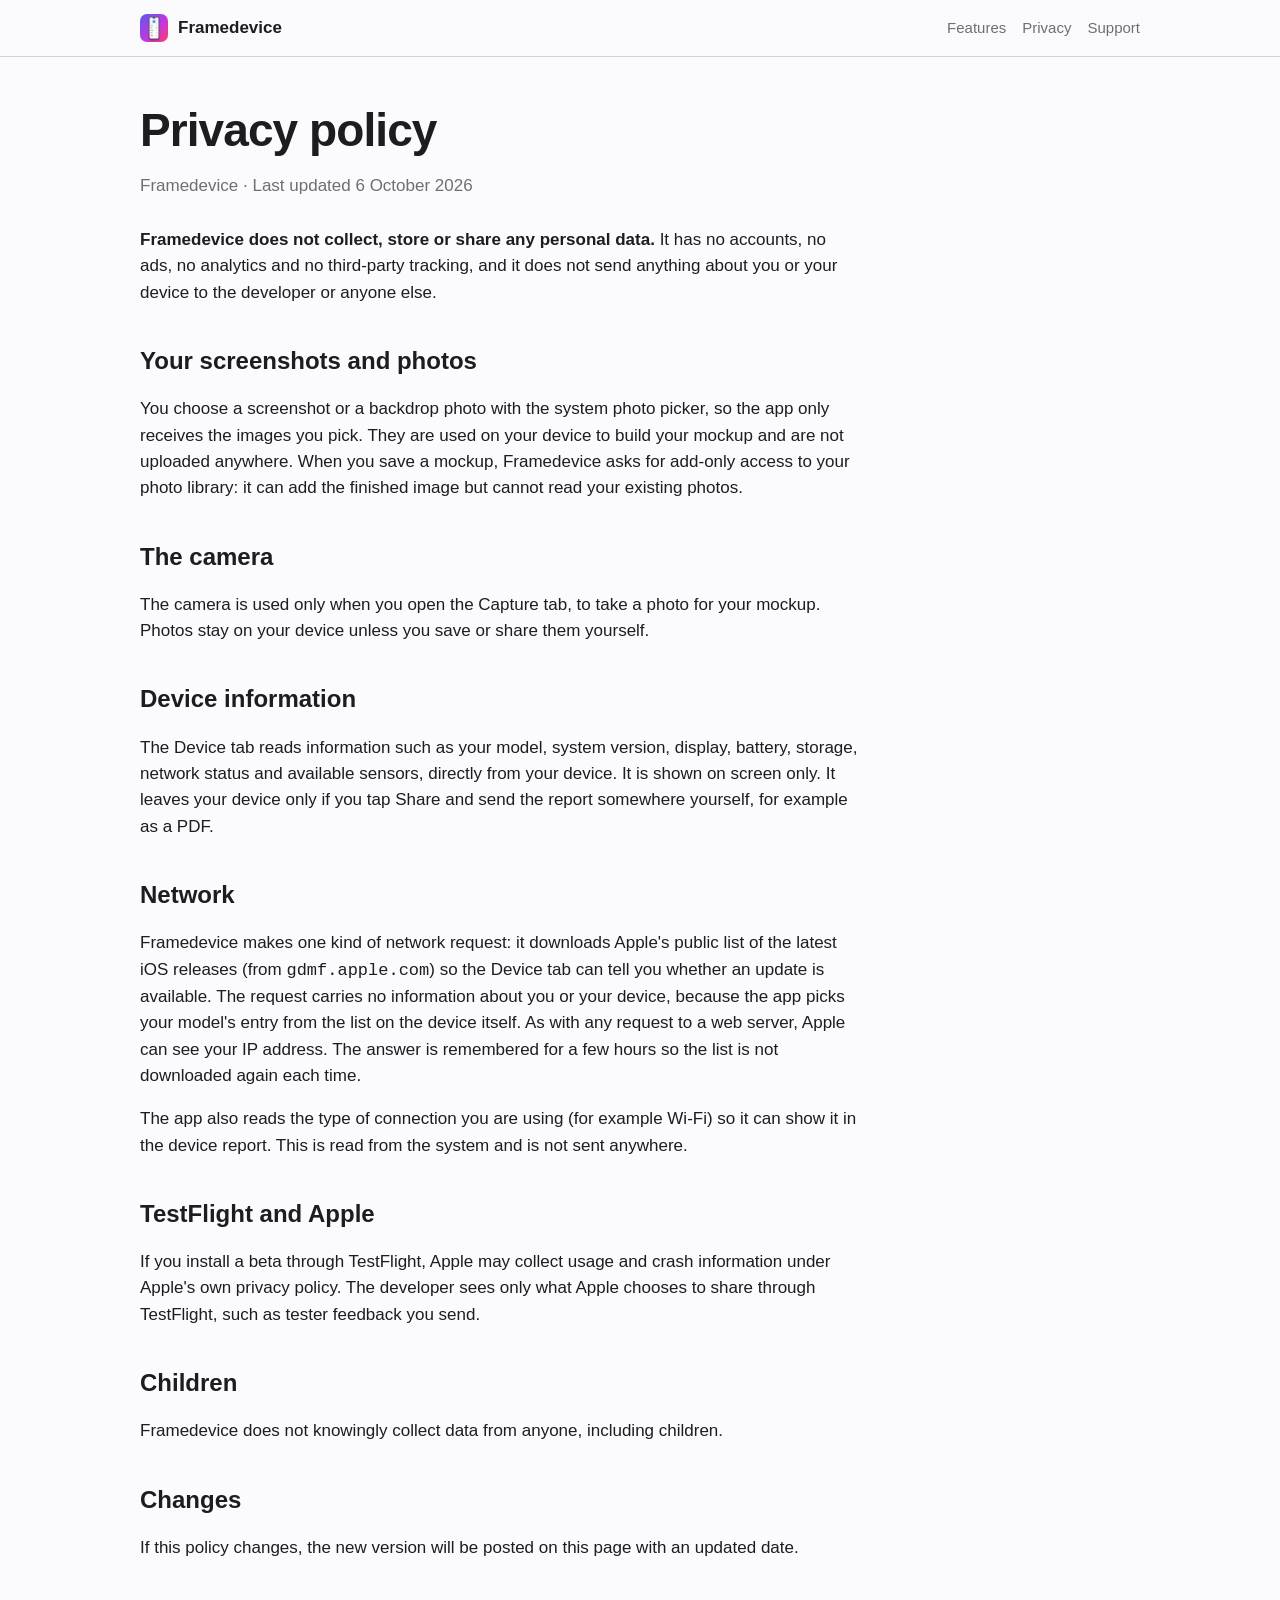
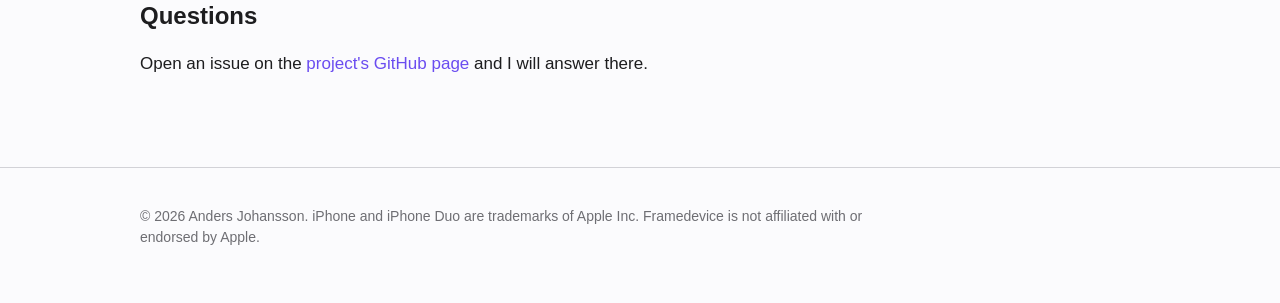
==== privacy.html @ f8045d66 "Privacy policy and pages: describe the iOS update check Co-Authored-By: Claude Sonnet 5.5 <noreply@a" ====
<!doctype html>
<html lang="en">
<head>
  <meta charset="utf-8">
  <meta name="viewport" content="width=device-width, initial-scale=1">
  <title>Privacy policy – Framedevice</title>
  <meta name="description" content="Framedevice does not collect, store or share any personal data. Read how the camera, photos and device information are used.">
  <meta name="theme-color" content="#c13be0">
  <link rel="icon" type="image/png" href="assets/favicon.png">
  <link rel="apple-touch-icon" href="assets/apple-touch-icon.png">
  <link rel="stylesheet" href="style.css">
</head>
<body>
<header class="site-header">
  <div class="wrap">
    <a class="brand" href="./"><img src="assets/favicon.png" alt="" width="28" height="28">Framedevice</a>
    <nav aria-label="Main"><a href="./#features">Features</a><a href="privacy.html">Privacy</a><a href="support.html">Support</a></nav>
  </div>
</header>
<main class="wrap">
  <article class="prose">
    <h1>Privacy policy</h1>
    <p class="meta">Framedevice &middot; Last updated 6 October 2026</p>

    <p><strong>Framedevice does not collect, store or share any personal data.</strong> It has no accounts, no ads, no analytics and no third-party tracking, and it does not send anything about you or your device to the developer or anyone else.</p>

    <h2>Your screenshots and photos</h2>
    <p>You choose a screenshot or a backdrop photo with the system photo picker, so the app only receives the images you pick. They are used on your device to build your mockup and are not uploaded anywhere. When you save a mockup, Framedevice asks for add-only access to your photo library: it can add the finished image but cannot read your existing photos.</p>

    <h2>The camera</h2>
    <p>The camera is used only when you open the Capture tab, to take a photo for your mockup. Photos stay on your device unless you save or share them yourself.</p>

    <h2>Device information</h2>
    <p>The Device tab reads information such as your model, system version, display, battery, storage, network status and available sensors, directly from your device. It is shown on screen only. It leaves your device only if you tap Share and send the report somewhere yourself, for example as a PDF.</p>

    <h2>Network</h2>
    <p>Framedevice makes one kind of network request: it downloads Apple's public list of the latest iOS releases (from <code>gdmf.apple.com</code>) so the Device tab can tell you whether an update is available. The request carries no information about you or your device, because the app picks your model's entry from the list on the device itself. As with any request to a web server, Apple can see your IP address. The answer is remembered for a few hours so the list is not downloaded again each time.</p>
    <p>The app also reads the type of connection you are using (for example Wi-Fi) so it can show it in the device report. This is read from the system and is not sent anywhere.</p>

    <h2>TestFlight and Apple</h2>
    <p>If you install a beta through TestFlight, Apple may collect usage and crash information under Apple's own privacy policy. The developer sees only what Apple chooses to share through TestFlight, such as tester feedback you send.</p>

    <h2>Children</h2>
    <p>Framedevice does not knowingly collect data from anyone, including children.</p>

    <h2>Changes</h2>
    <p>If this policy changes, the new version will be posted on this page with an updated date.</p>

    <h2>Questions</h2>
    <p>Open an issue on the <a href="https://github.com/iDrewn/framedevice/issues">project's GitHub page</a> and I will answer there.</p>
  </article>
</main>
<footer>
  <div class="wrap">
    <p>&copy; 2026 Anders Johansson. iPhone and iPhone Duo are trademarks of Apple Inc. Framedevice is not affiliated with or endorsed by Apple.</p>
  </div>
</footer>
</body>
</html>
---- style.css ----
:root {
  --bg: #fbfbfd;
  --surface: #ffffff;
  --text: #1d1d1f;
  --muted: #6e6e73;
  --line: #d2d2d7;
  --accent: #6a4cf0;
  --grad: linear-gradient(135deg, #5b5bf0 0%, #c13be0 55%, #ff3d6e 100%);
  --radius: 20px;
  --maxw: 1040px;
}
@media (prefers-color-scheme: dark) {
  :root {
    --bg: #000000;
    --surface: #1c1c1e;
    --text: #f5f5f7;
    --muted: #a1a1a6;
    --line: #38383a;
    --accent: #9d8cff;
  }
}
* { box-sizing: border-box; }
html { -webkit-text-size-adjust: 100%; scroll-behavior: smooth; }
body {
  margin: 0;
  background: var(--bg);
  color: var(--text);
  font: 17px/1.55 -apple-system, BlinkMacSystemFont, "SF Pro Text", "Segoe UI", Roboto, Helvetica, Arial, sans-serif;
}
a { color: var(--accent); text-decoration: none; }
a:hover { text-decoration: underline; }
img { max-width: 100%; height: auto; display: block; }
.wrap { max-width: var(--maxw); margin: 0 auto; padding: 0 20px; }

/* Header */
.site-header { position: sticky; top: 0; z-index: 10; backdrop-filter: saturate(180%) blur(20px); -webkit-backdrop-filter: saturate(180%) blur(20px);
  background: color-mix(in srgb, var(--bg) 80%, transparent); border-bottom: 1px solid var(--line); }
.site-header .wrap { display: flex; align-items: center; justify-content: space-between; flex-wrap: wrap; gap: 2px 16px; min-height: 56px; padding-top: 8px; padding-bottom: 8px; }
.brand { display: flex; align-items: center; gap: 10px; font-weight: 700; color: var(--text); }
.brand img { width: 28px; height: 28px; border-radius: 7px; }
nav a { margin-right: 16px; color: var(--muted); font-size: 15px; white-space: nowrap; }
nav a:last-child { margin-right: 0; }
nav a:hover { color: var(--text); text-decoration: none; }

/* Hero */
.hero { padding: 72px 0 56px; text-align: center; }
.hero .icon { width: 128px; height: 128px; border-radius: 29px; margin: 0 auto 24px; box-shadow: 0 18px 40px rgba(120, 60, 220, .35); }
.hero h1 { font-size: clamp(40px, 8vw, 68px); line-height: 1.05; margin: 0 0 14px; letter-spacing: -0.02em;
  background: var(--grad); -webkit-background-clip: text; background-clip: text; color: transparent; }
.hero p.lead { font-size: clamp(19px, 3vw, 24px); color: var(--muted); max-width: 640px; margin: 0 auto 26px; }
.badge { display: inline-block; padding: 6px 14px; border-radius: 999px; background: var(--surface); border: 1px solid var(--line); font-size: 14px; color: var(--muted); }
.hero .showcase { margin-top: 48px; display: flex; gap: 20px; justify-content: center; align-items: flex-end; flex-wrap: wrap; }
.hero .showcase img { width: min(320px, 30vw); min-width: 220px; border-radius: 28px; box-shadow: 0 24px 48px rgba(0,0,0,.18); }

/* Sections */
section { padding: 56px 0; }
section h2 { font-size: clamp(28px, 5vw, 40px); line-height: 1.12; letter-spacing: -0.015em; margin: 0 0 12px; }
section .sub { color: var(--muted); max-width: 640px; margin: 0 0 32px; }
.grid { display: grid; gap: 18px; grid-template-columns: repeat(auto-fit, minmax(280px, 1fr)); }
.card { background: var(--surface); border: 1px solid var(--line); border-radius: var(--radius); padding: 24px; }
.card h3 { margin: 12px 0 6px; font-size: 20px; }
.card p { margin: 0; color: var(--muted); }
.glyph { width: 44px; height: 44px; border-radius: 12px; background: var(--grad); display: grid; place-items: center; color: #fff; font-size: 22px; }

.screens { display: grid; gap: 22px; grid-template-columns: repeat(auto-fit, minmax(240px, 1fr)); align-items: start; }
.screens figure { margin: 0; }
.screens img { border-radius: 22px; border: 1px solid var(--line); }
.screens figcaption { margin-top: 10px; color: var(--muted); font-size: 15px; text-align: center; }

.facts { display: grid; gap: 28px; grid-template-columns: repeat(auto-fit, minmax(300px, 1fr)); }
.facts h3 { margin: 0 0 8px; font-size: 18px; }
.facts ul { margin: 0; padding-left: 20px; color: var(--muted); }
.facts li { margin: 4px 0; }

/* Text pages */
.prose { max-width: 720px; padding: 48px 0 72px; }
.prose h1 { font-size: clamp(32px, 6vw, 46px); line-height: 1.1; margin: 0 0 8px; letter-spacing: -0.02em; }
.prose h2 { font-size: 24px; margin: 36px 0 8px; }
.prose p, .prose li { color: var(--text); }
.prose .meta { color: var(--muted); margin-bottom: 28px; }
.prose ul { padding-left: 22px; }
.prose details { background: var(--surface); border: 1px solid var(--line); border-radius: 14px; padding: 14px 18px; margin: 12px 0; }
.prose summary { cursor: pointer; font-weight: 600; }
.prose details p { margin: 10px 0 0; color: var(--muted); }

.button { display: inline-block; padding: 11px 22px; border-radius: 999px; background: var(--grad); color: #fff; font-weight: 600; }
.button:hover { text-decoration: none; filter: brightness(1.06); }
.button.secondary { background: var(--surface); color: var(--text); border: 1px solid var(--line); }

footer { border-top: 1px solid var(--line); padding: 32px 0 48px; color: var(--muted); font-size: 14px; }
footer p { margin: 6px 0; max-width: 760px; }
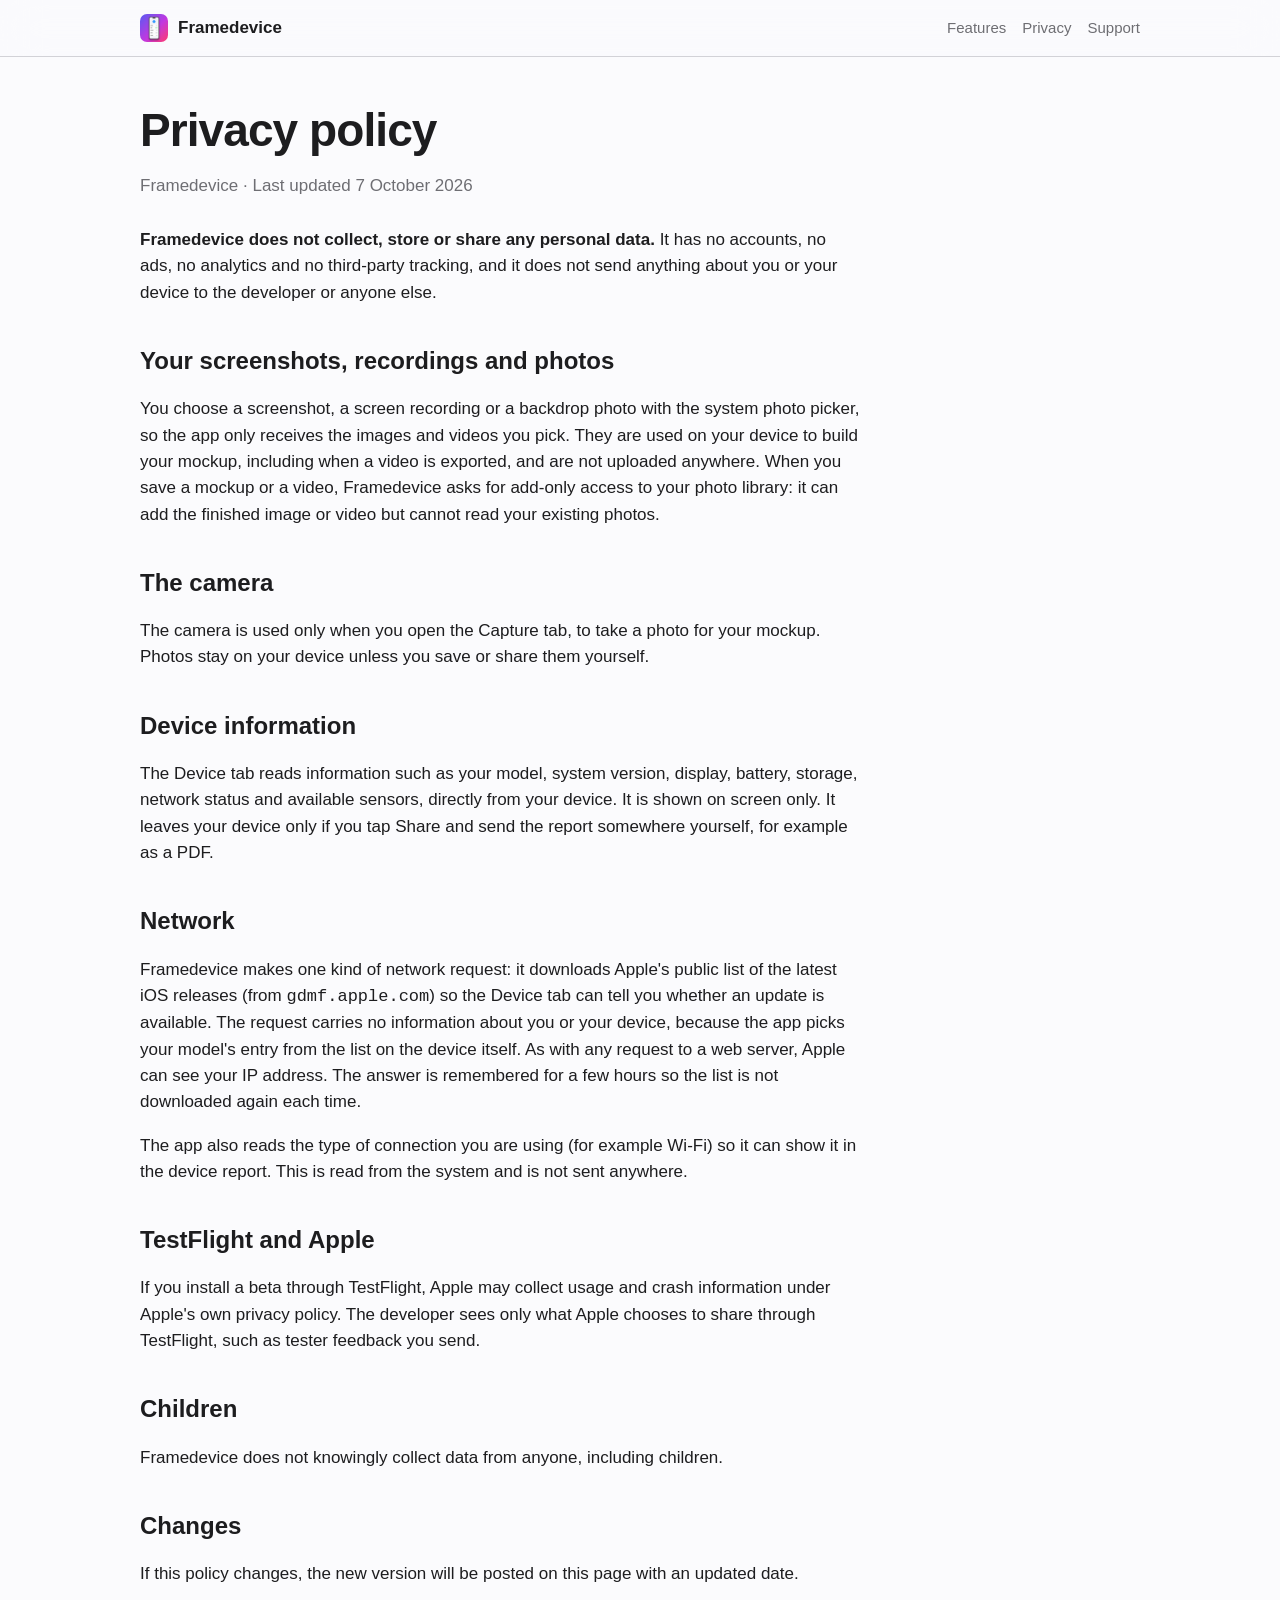
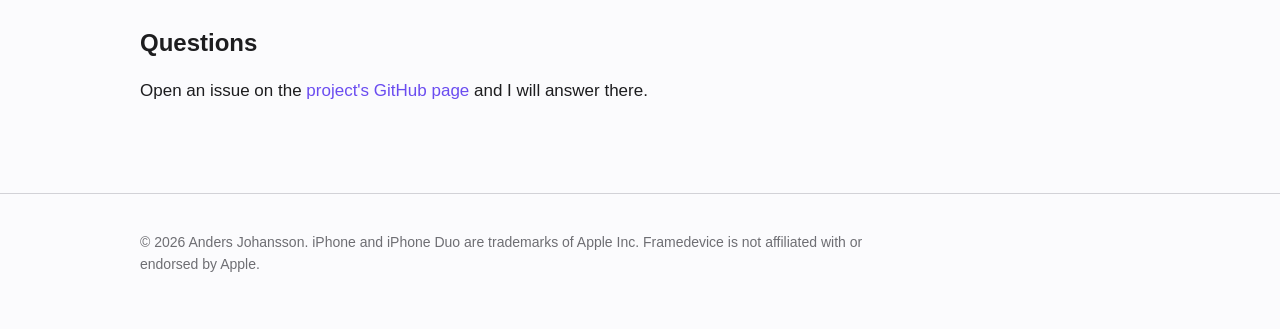
==== commit 633eb8b2: "Update the site for 1.2: Watch and Mac frames, multi-device canvas, video, backdrops, floor effects " ====
--- a/privacy.html
+++ b/privacy.html
@@ -20,12 +20,12 @@
 <main class="wrap">
   <article class="prose">
     <h1>Privacy policy</h1>
-    <p class="meta">Framedevice &middot; Last updated 6 October 2026</p>
+    <p class="meta">Framedevice &middot; Last updated 7 October 2026</p>
 
     <p><strong>Framedevice does not collect, store or share any personal data.</strong> It has no accounts, no ads, no analytics and no third-party tracking, and it does not send anything about you or your device to the developer or anyone else.</p>
 
-    <h2>Your screenshots and photos</h2>
-    <p>You choose a screenshot or a backdrop photo with the system photo picker, so the app only receives the images you pick. They are used on your device to build your mockup and are not uploaded anywhere. When you save a mockup, Framedevice asks for add-only access to your photo library: it can add the finished image but cannot read your existing photos.</p>
+    <h2>Your screenshots, recordings and photos</h2>
+    <p>You choose a screenshot, a screen recording or a backdrop photo with the system photo picker, so the app only receives the images and videos you pick. They are used on your device to build your mockup, including when a video is exported, and are not uploaded anywhere. When you save a mockup or a video, Framedevice asks for add-only access to your photo library: it can add the finished image or video but cannot read your existing photos.</p>
 
     <h2>The camera</h2>
     <p>The camera is used only when you open the Capture tab, to take a photo for your mockup. Photos stay on your device unless you save or share them yourself.</p>
--- a/style.css
+++ b/style.css
@@ -89,3 +89,11 @@
 
 footer { border-top: 1px solid var(--line); padding: 32px 0 48px; color: var(--muted); font-size: 14px; }
 footer p { margin: 6px 0; max-width: 760px; }
+
+/* New in 1.2 */
+.wideshots { display: grid; gap: 18px; grid-template-columns: repeat(auto-fit, minmax(320px, 1fr)); margin: 8px 0 28px; }
+.wideshots figure { margin: 0; }
+.wideshots img { width: 100%; height: auto; border-radius: 22px; border: 1px solid var(--line); box-shadow: 0 18px 40px rgba(0,0,0,.14); }
+.new-list { margin: 0; padding-left: 20px; display: grid; gap: 10px; }
+.new-list li { color: var(--muted); }
+.new-list strong { color: var(--text, inherit); }
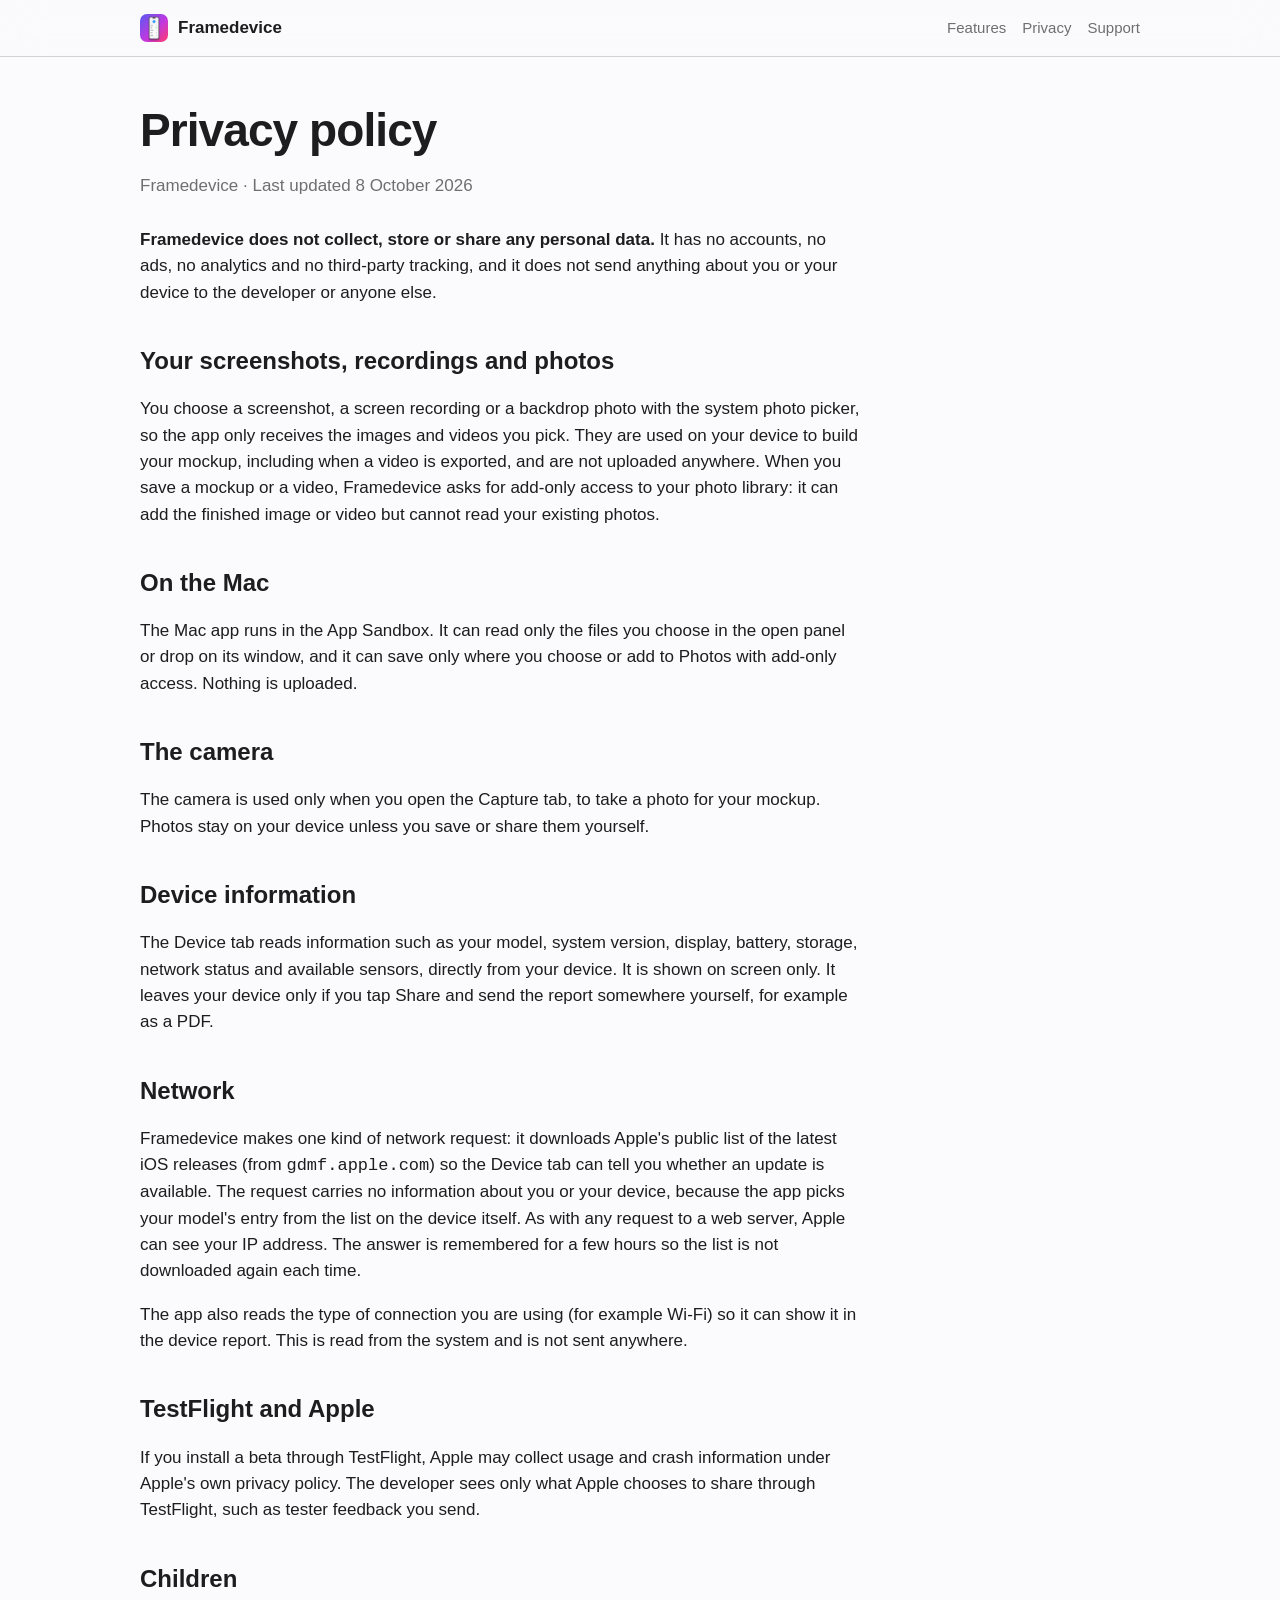
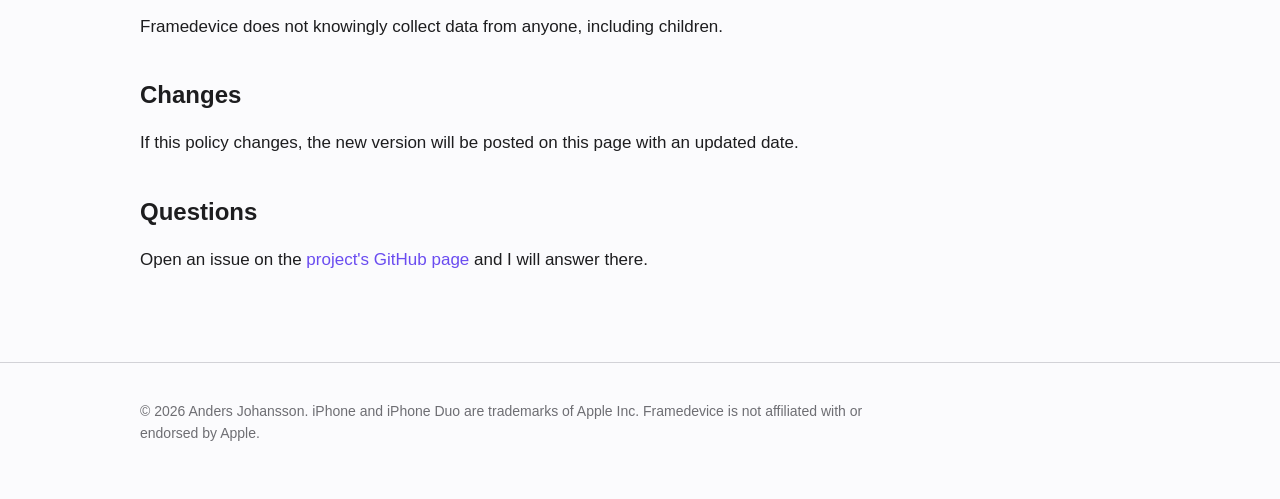
==== commit 266b1a60: "Framedevice is now on the Mac: new section, features, support answers and privacy note Co-Authored-B" ====
--- a/privacy.html
+++ b/privacy.html
@@ -20,12 +20,15 @@
 <main class="wrap">
   <article class="prose">
     <h1>Privacy policy</h1>
-    <p class="meta">Framedevice &middot; Last updated 7 October 2026</p>
+    <p class="meta">Framedevice &middot; Last updated 8 October 2026</p>
 
     <p><strong>Framedevice does not collect, store or share any personal data.</strong> It has no accounts, no ads, no analytics and no third-party tracking, and it does not send anything about you or your device to the developer or anyone else.</p>
 
     <h2>Your screenshots, recordings and photos</h2>
     <p>You choose a screenshot, a screen recording or a backdrop photo with the system photo picker, so the app only receives the images and videos you pick. They are used on your device to build your mockup, including when a video is exported, and are not uploaded anywhere. When you save a mockup or a video, Framedevice asks for add-only access to your photo library: it can add the finished image or video but cannot read your existing photos.</p>
+
+    <h2>On the Mac</h2>
+    <p>The Mac app runs in the App Sandbox. It can read only the files you choose in the open panel or drop on its window, and it can save only where you choose or add to Photos with add-only access. Nothing is uploaded.</p>
 
     <h2>The camera</h2>
     <p>The camera is used only when you open the Capture tab, to take a photo for your mockup. Photos stay on your device unless you save or share them yourself.</p>
--- a/style.css
+++ b/style.css
@@ -91,6 +91,9 @@
 footer p { margin: 6px 0; max-width: 760px; }
 
 /* New in 1.2 */
+.macshot { margin: 0 0 28px; }
+.macshot img { width: 100%; max-width: 720px; height: auto; display: block; margin: 0 auto; border-radius: 14px; border: 1px solid var(--line); box-shadow: 0 18px 40px rgba(0,0,0,.14); }
+.macshot figcaption { margin-top: 10px; color: var(--muted); font-size: 15px; text-align: center; }
 .wideshots { display: grid; gap: 18px; grid-template-columns: repeat(auto-fit, minmax(320px, 1fr)); margin: 8px 0 28px; }
 .wideshots figure { margin: 0; }
 .wideshots img { width: 100%; height: auto; border-radius: 22px; border: 1px solid var(--line); box-shadow: 0 18px 40px rgba(0,0,0,.14); }
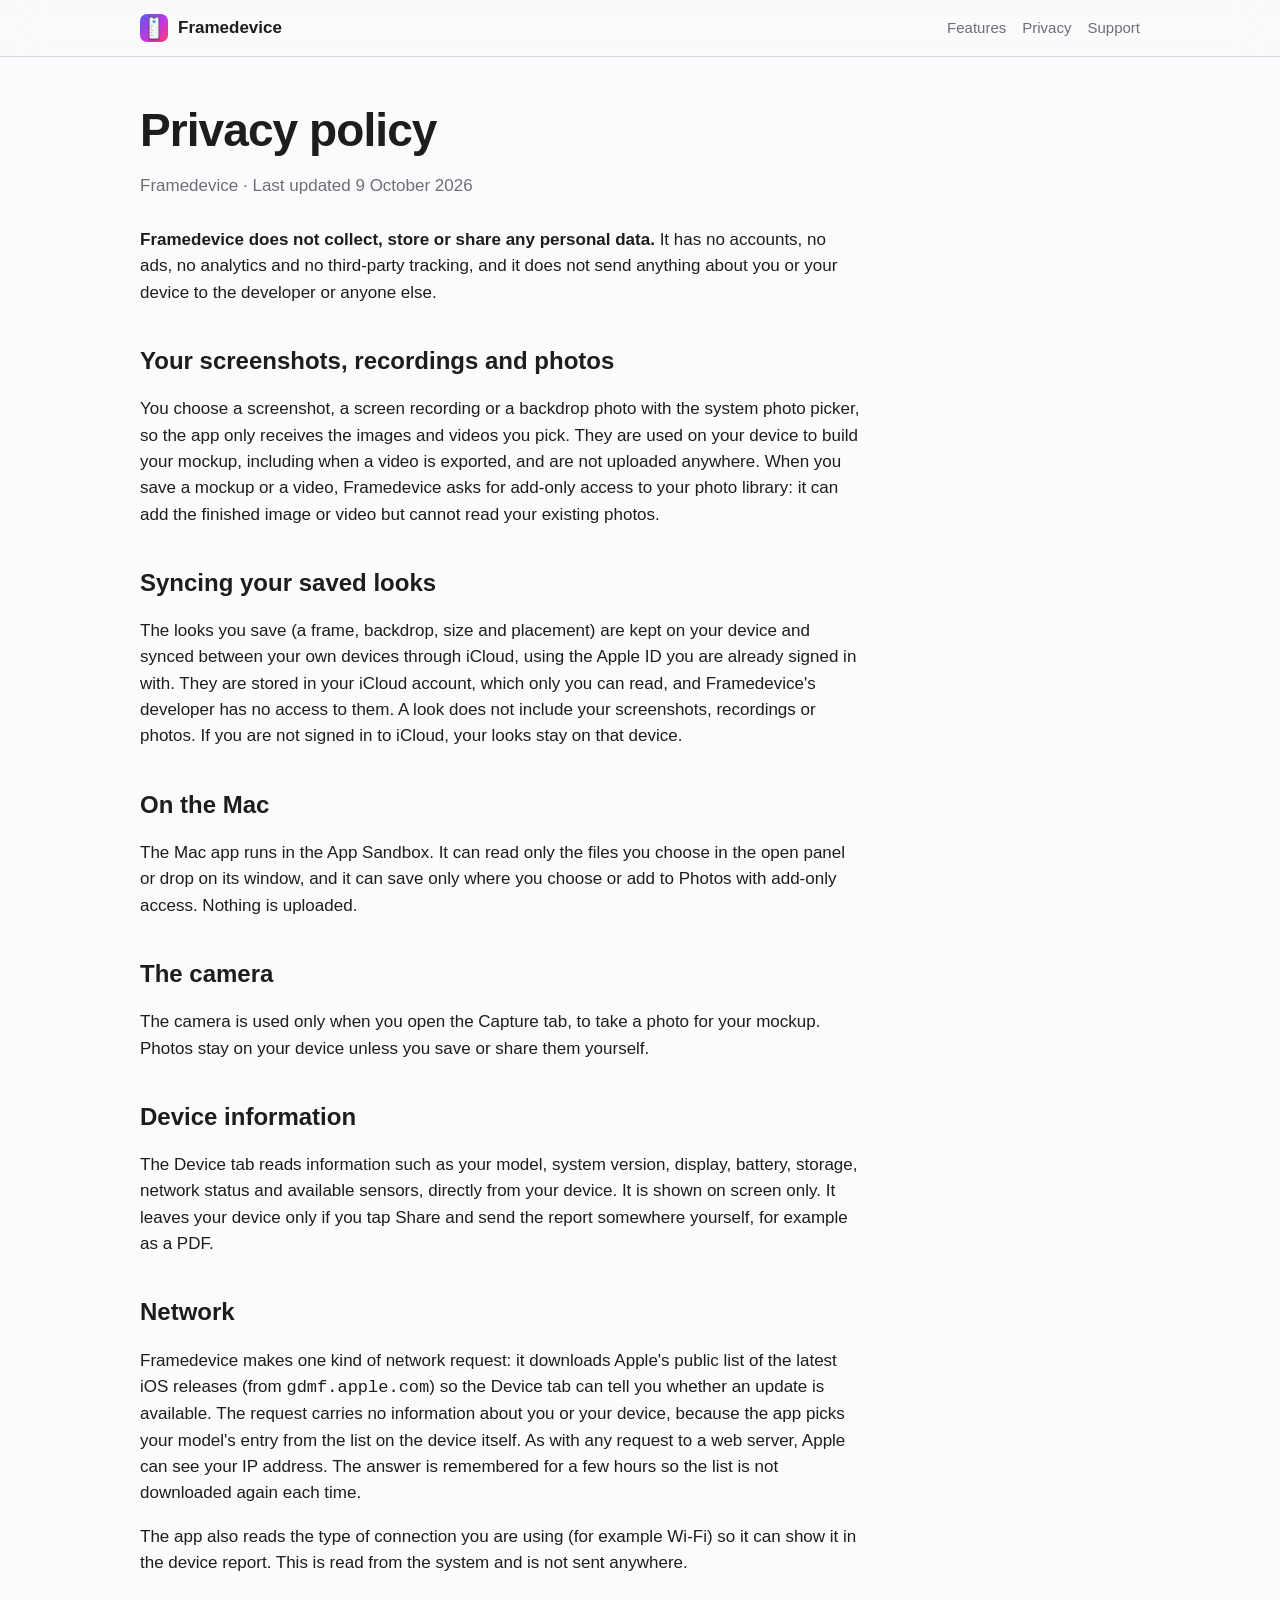
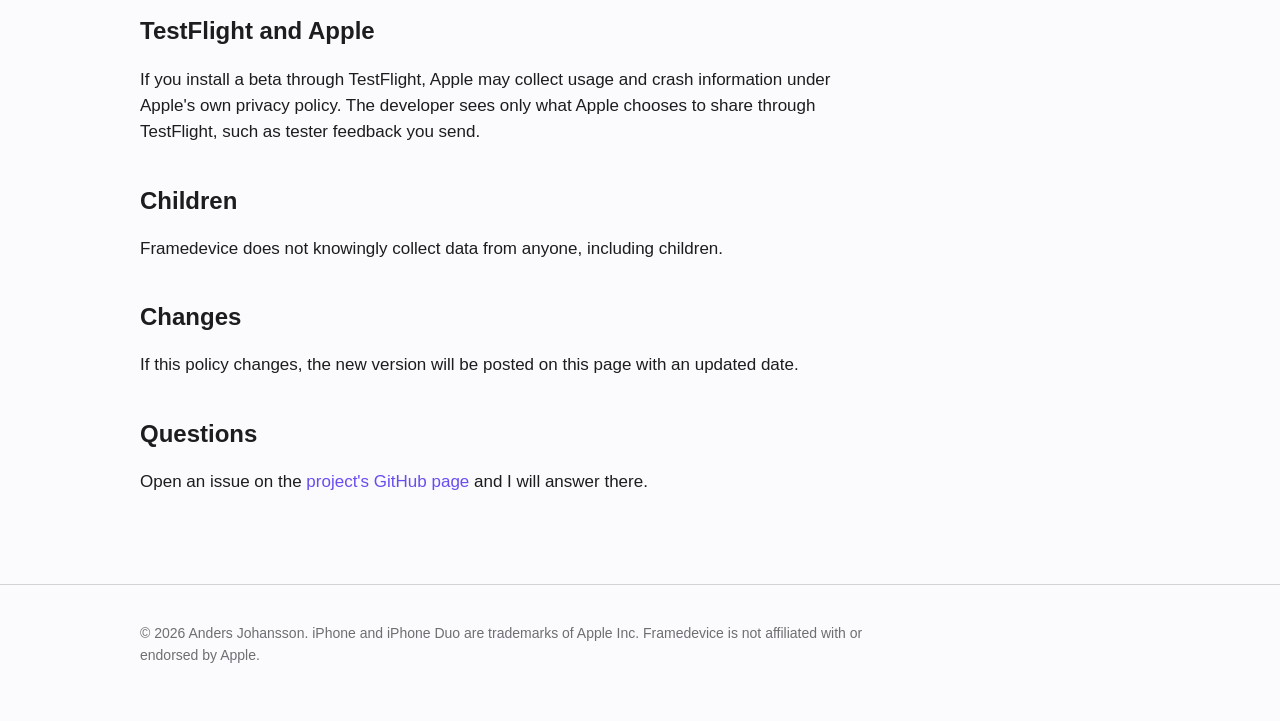
==== commit 140c59ea: "Privacy and support: saved looks sync through iCloud (hold until a build with sync ships) Co-Authore" ====
--- a/privacy.html
+++ b/privacy.html
@@ -20,12 +20,15 @@
 <main class="wrap">
   <article class="prose">
     <h1>Privacy policy</h1>
-    <p class="meta">Framedevice &middot; Last updated 8 October 2026</p>
+    <p class="meta">Framedevice &middot; Last updated 9 October 2026</p>
 
     <p><strong>Framedevice does not collect, store or share any personal data.</strong> It has no accounts, no ads, no analytics and no third-party tracking, and it does not send anything about you or your device to the developer or anyone else.</p>
 
     <h2>Your screenshots, recordings and photos</h2>
     <p>You choose a screenshot, a screen recording or a backdrop photo with the system photo picker, so the app only receives the images and videos you pick. They are used on your device to build your mockup, including when a video is exported, and are not uploaded anywhere. When you save a mockup or a video, Framedevice asks for add-only access to your photo library: it can add the finished image or video but cannot read your existing photos.</p>
+
+    <h2>Syncing your saved looks</h2>
+    <p>The looks you save (a frame, backdrop, size and placement) are kept on your device and synced between your own devices through iCloud, using the Apple ID you are already signed in with. They are stored in your iCloud account, which only you can read, and Framedevice's developer has no access to them. A look does not include your screenshots, recordings or photos. If you are not signed in to iCloud, your looks stay on that device.</p>
 
     <h2>On the Mac</h2>
     <p>The Mac app runs in the App Sandbox. It can read only the files you choose in the open panel or drop on its window, and it can save only where you choose or add to Photos with add-only access. Nothing is uploaded.</p>
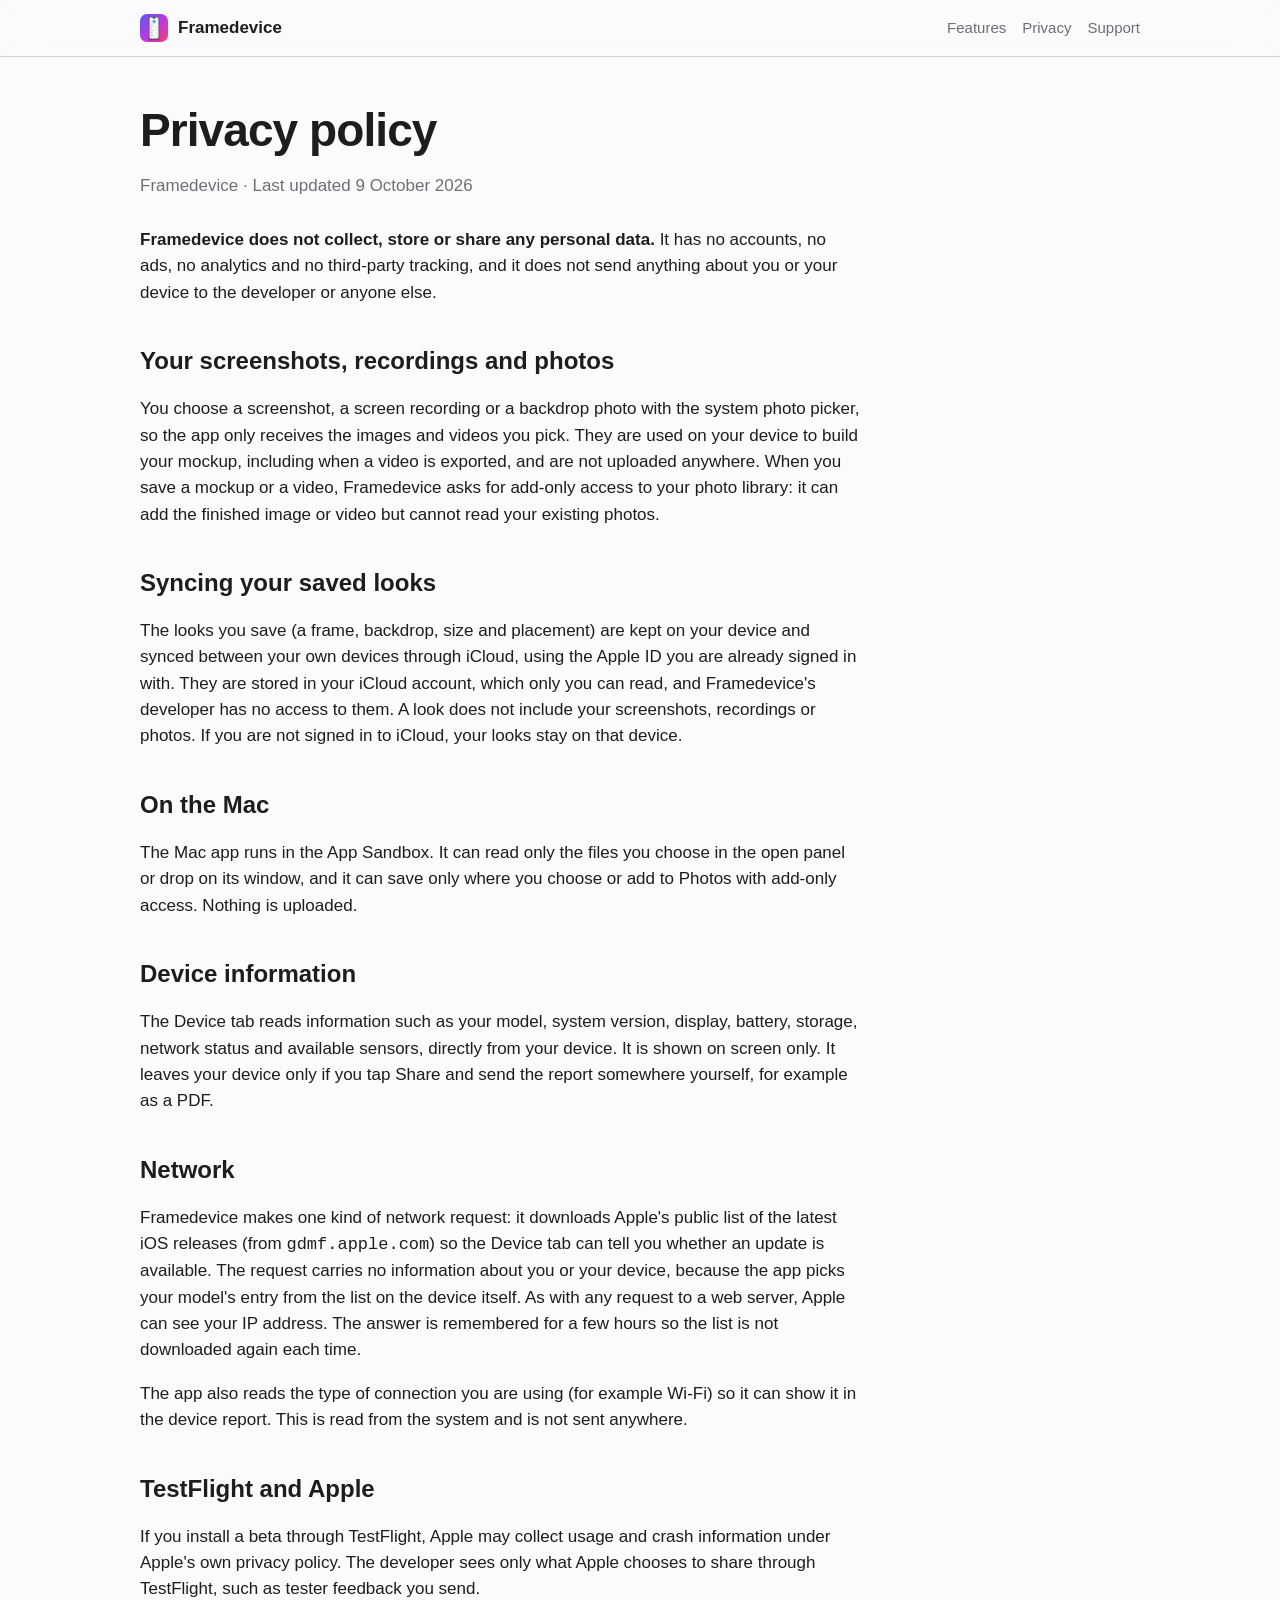
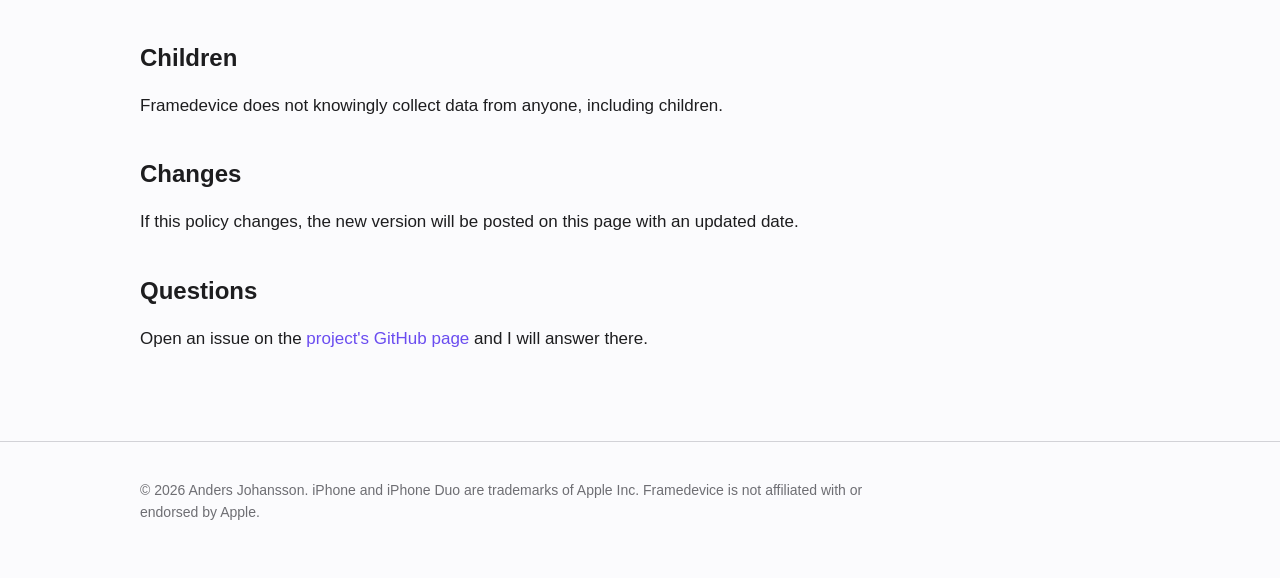
==== commit 5c947a8f: "Site: remove Capture and camera wording Co-Authored-By: Claude Sonnet 5.5 <noreply@anthropic.com>" ====
--- a/privacy.html
+++ b/privacy.html
@@ -4,7 +4,7 @@
   <meta charset="utf-8">
   <meta name="viewport" content="width=device-width, initial-scale=1">
   <title>Privacy policy – Framedevice</title>
-  <meta name="description" content="Framedevice does not collect, store or share any personal data. Read how the camera, photos and device information are used.">
+  <meta name="description" content="Framedevice does not collect, store or share any personal data. Read how your photos and device information are used.">
   <meta name="theme-color" content="#c13be0">
   <link rel="icon" type="image/png" href="assets/favicon.png">
   <link rel="apple-touch-icon" href="assets/apple-touch-icon.png">
@@ -33,9 +33,6 @@
     <h2>On the Mac</h2>
     <p>The Mac app runs in the App Sandbox. It can read only the files you choose in the open panel or drop on its window, and it can save only where you choose or add to Photos with add-only access. Nothing is uploaded.</p>
 
-    <h2>The camera</h2>
-    <p>The camera is used only when you open the Capture tab, to take a photo for your mockup. Photos stay on your device unless you save or share them yourself.</p>
-
     <h2>Device information</h2>
     <p>The Device tab reads information such as your model, system version, display, battery, storage, network status and available sensors, directly from your device. It is shown on screen only. It leaves your device only if you tap Share and send the report somewhere yourself, for example as a PDF.</p>
 
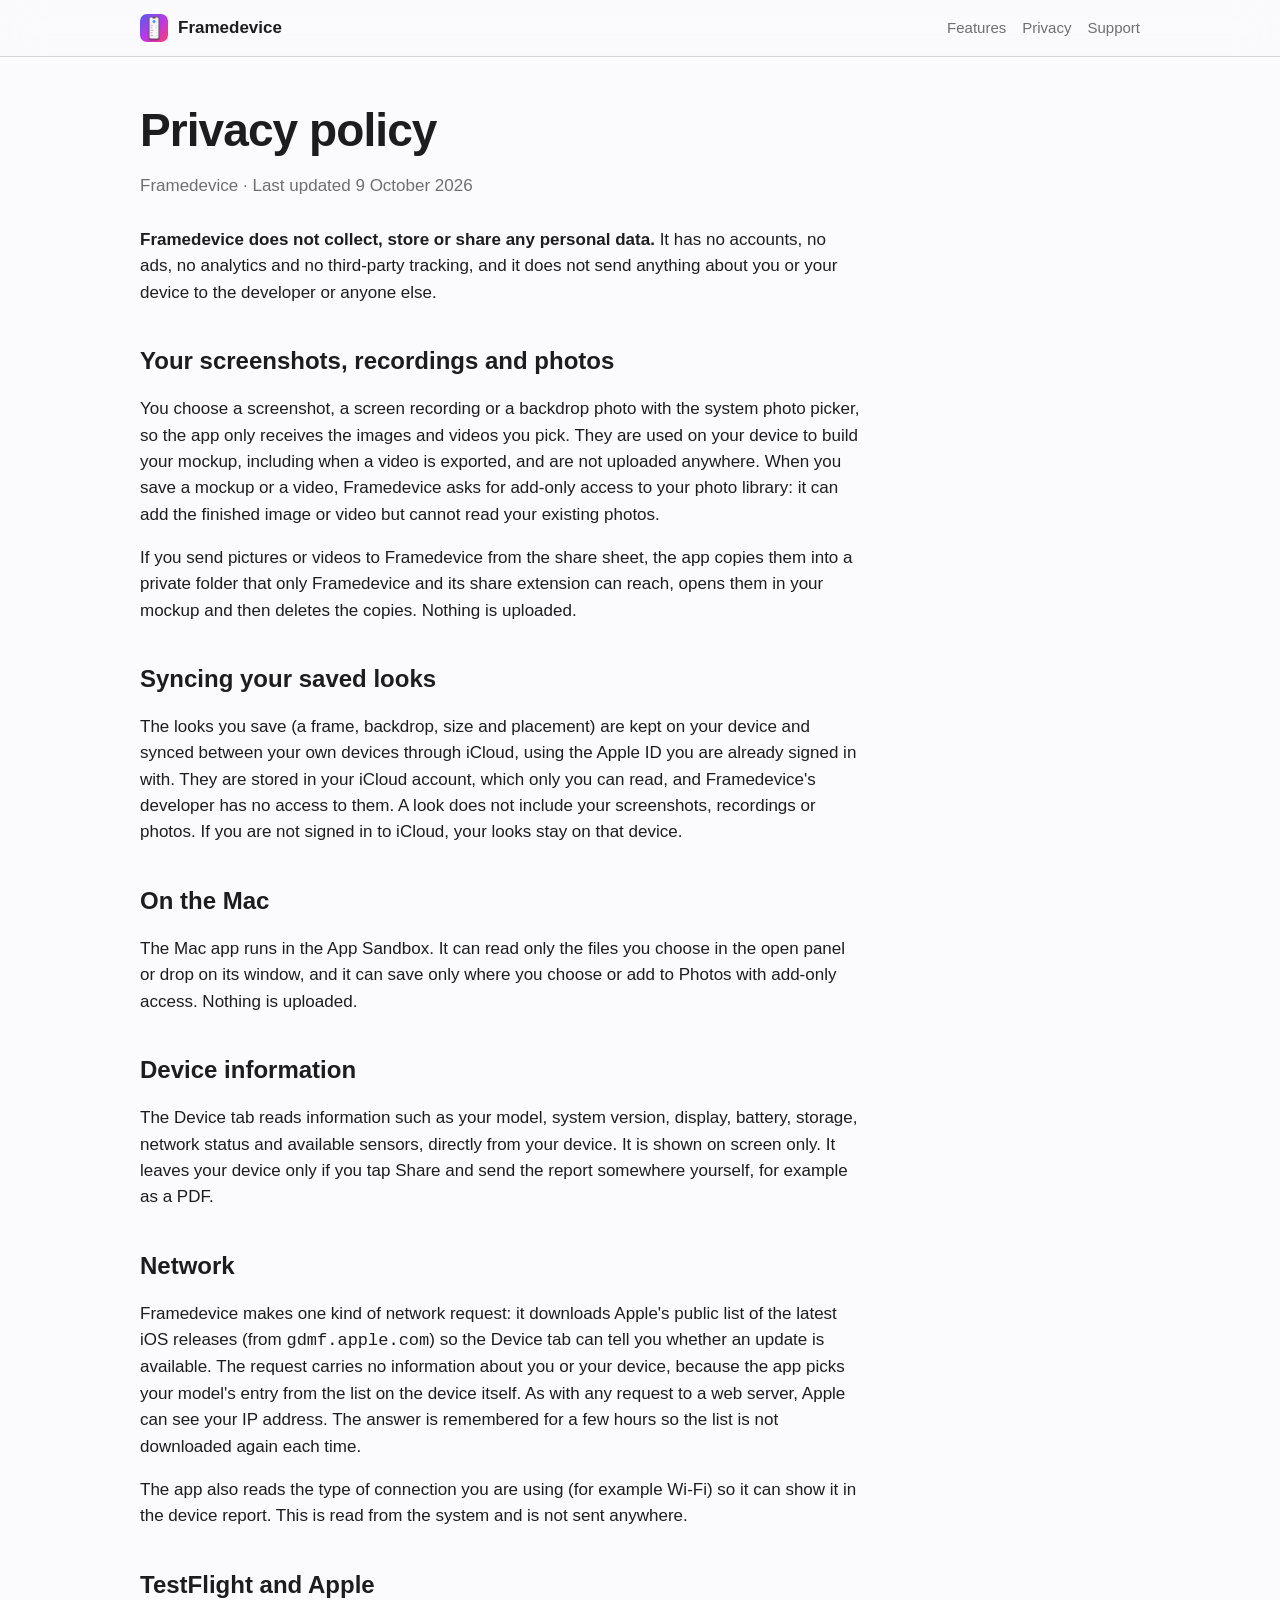
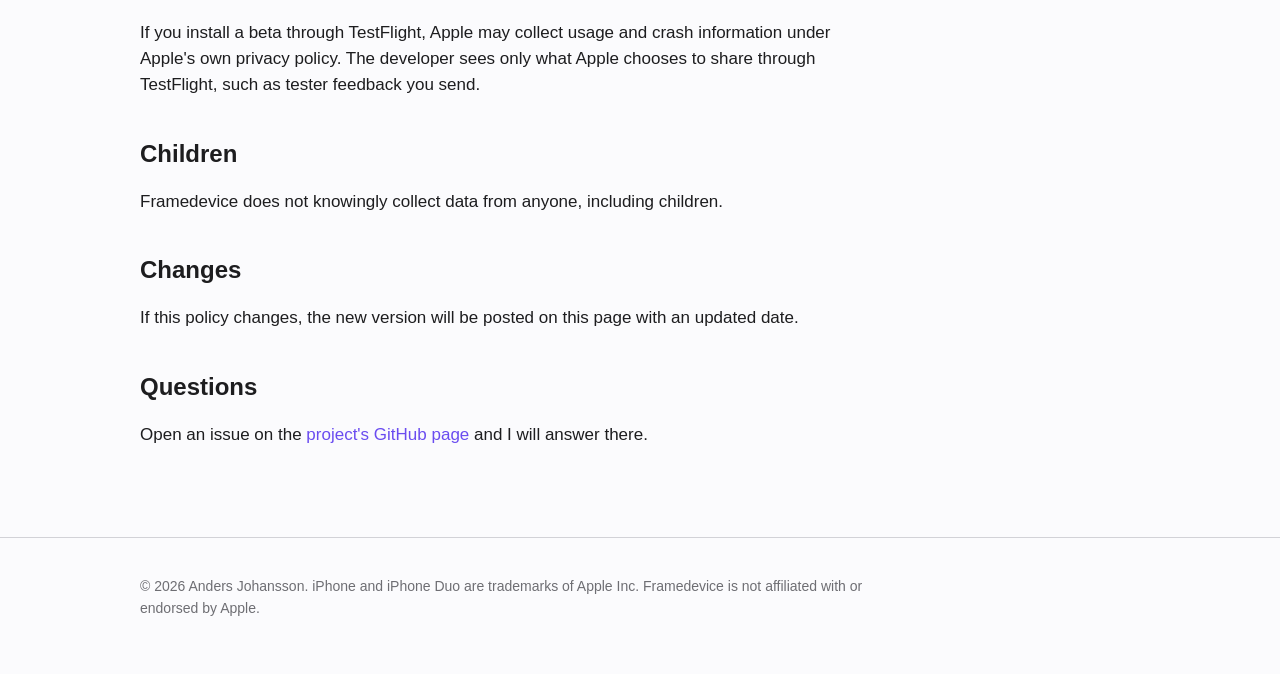
==== commit d4d43592: "Site: share sheet, support answer and privacy note Co-Authored-By: Claude Sonnet 5.5 <noreply@anthro" ====
--- a/privacy.html
+++ b/privacy.html
@@ -26,6 +26,8 @@
 
     <h2>Your screenshots, recordings and photos</h2>
     <p>You choose a screenshot, a screen recording or a backdrop photo with the system photo picker, so the app only receives the images and videos you pick. They are used on your device to build your mockup, including when a video is exported, and are not uploaded anywhere. When you save a mockup or a video, Framedevice asks for add-only access to your photo library: it can add the finished image or video but cannot read your existing photos.</p>
+
+    <p>If you send pictures or videos to Framedevice from the share sheet, the app copies them into a private folder that only Framedevice and its share extension can reach, opens them in your mockup and then deletes the copies. Nothing is uploaded.</p>
 
     <h2>Syncing your saved looks</h2>
     <p>The looks you save (a frame, backdrop, size and placement) are kept on your device and synced between your own devices through iCloud, using the Apple ID you are already signed in with. They are stored in your iCloud account, which only you can read, and Framedevice's developer has no access to them. A look does not include your screenshots, recordings or photos. If you are not signed in to iCloud, your looks stay on that device.</p>
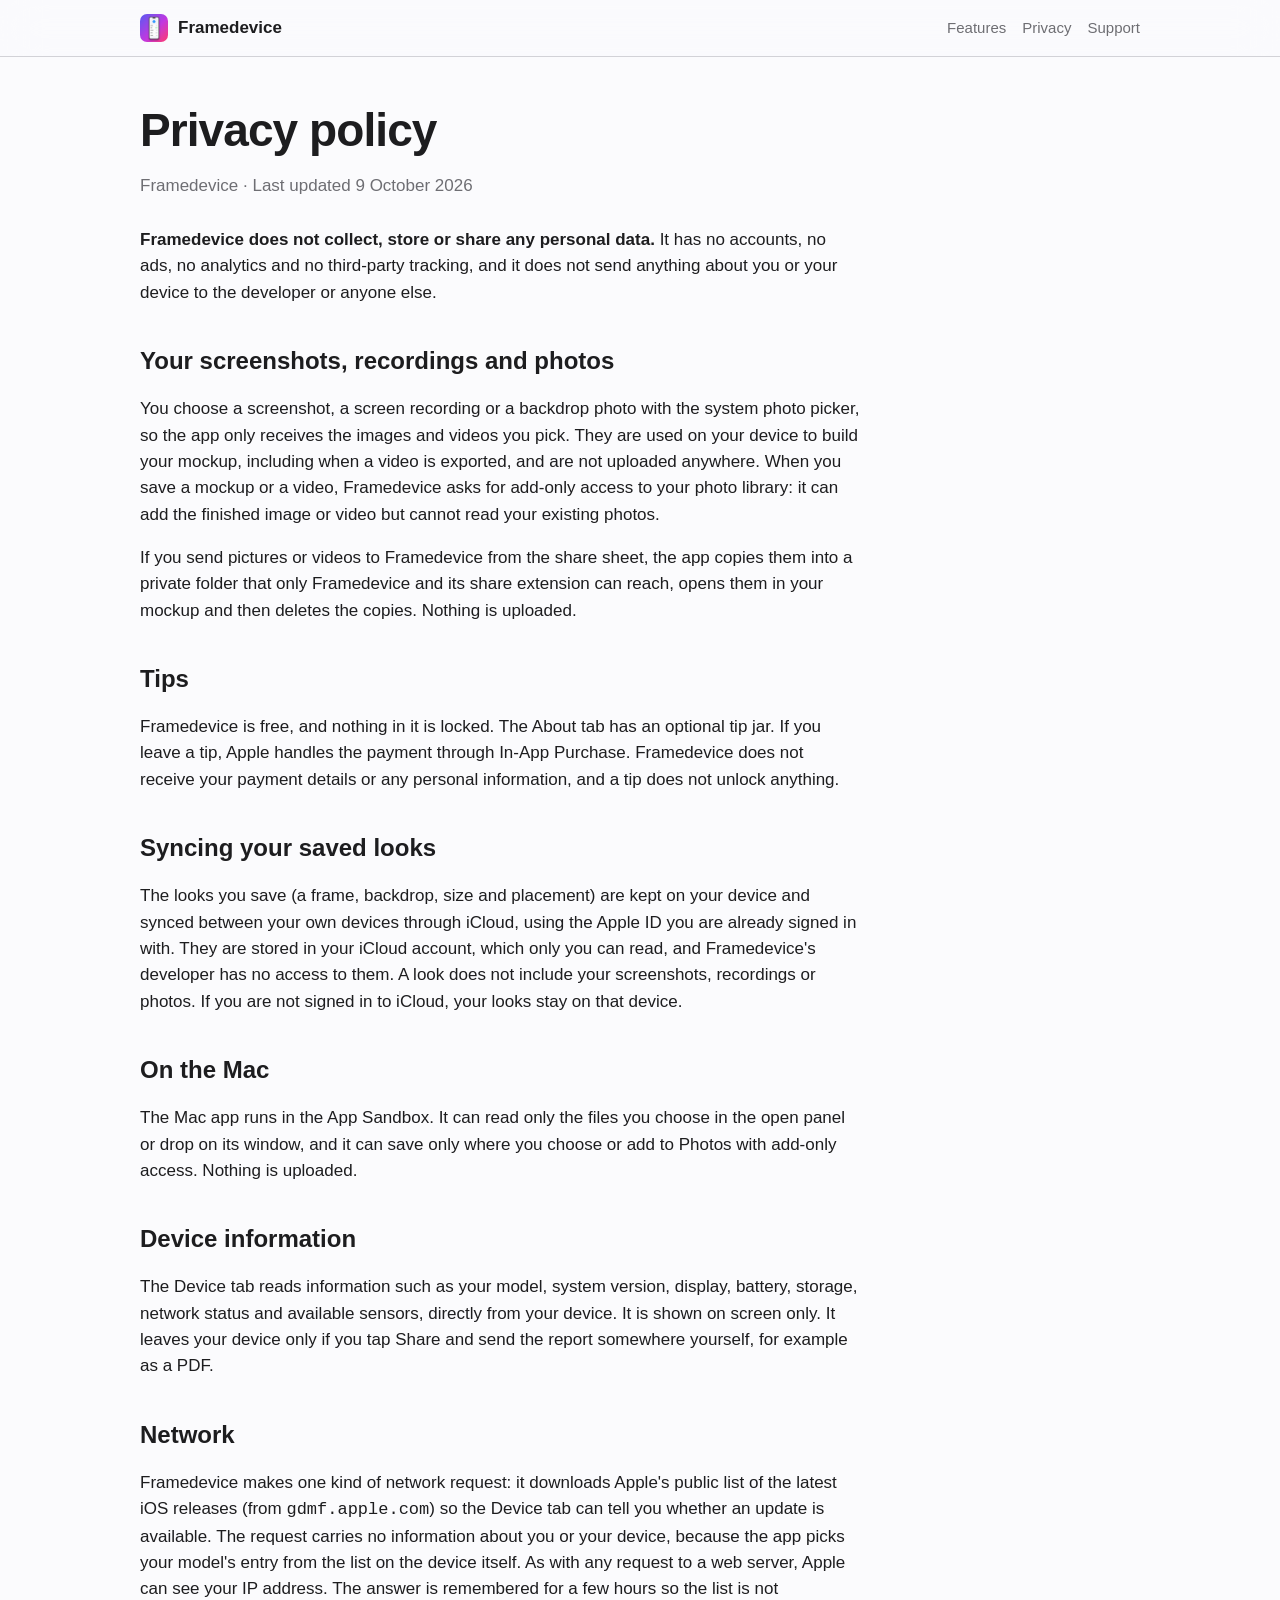
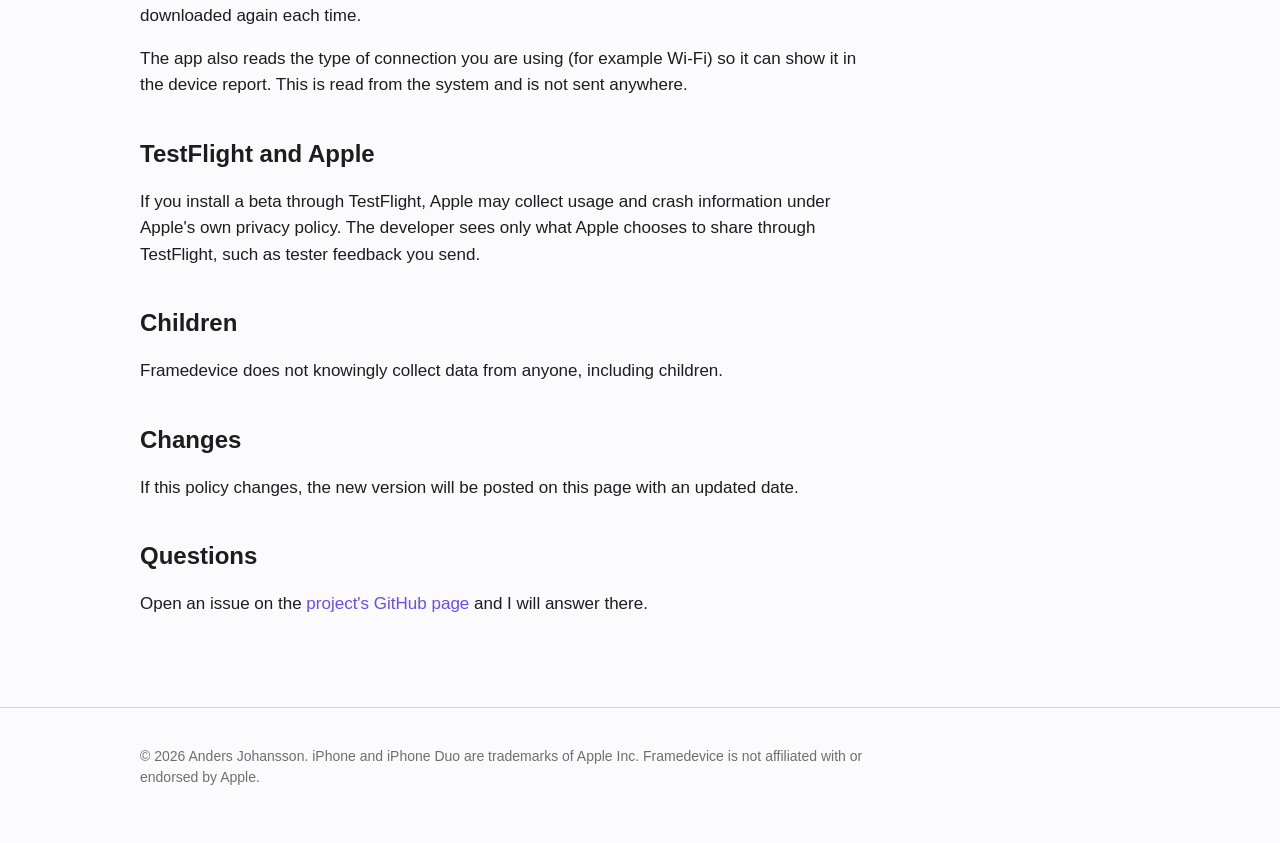
==== commit 92ca4e61: "Site: tip jar in privacy and support Co-Authored-By: Claude Sonnet 5.5 <noreply@anthropic.com>" ====
--- a/privacy.html
+++ b/privacy.html
@@ -28,6 +28,9 @@
     <p>You choose a screenshot, a screen recording or a backdrop photo with the system photo picker, so the app only receives the images and videos you pick. They are used on your device to build your mockup, including when a video is exported, and are not uploaded anywhere. When you save a mockup or a video, Framedevice asks for add-only access to your photo library: it can add the finished image or video but cannot read your existing photos.</p>
 
     <p>If you send pictures or videos to Framedevice from the share sheet, the app copies them into a private folder that only Framedevice and its share extension can reach, opens them in your mockup and then deletes the copies. Nothing is uploaded.</p>
+
+    <h2>Tips</h2>
+    <p>Framedevice is free, and nothing in it is locked. The About tab has an optional tip jar. If you leave a tip, Apple handles the payment through In-App Purchase. Framedevice does not receive your payment details or any personal information, and a tip does not unlock anything.</p>
 
     <h2>Syncing your saved looks</h2>
     <p>The looks you save (a frame, backdrop, size and placement) are kept on your device and synced between your own devices through iCloud, using the Apple ID you are already signed in with. They are stored in your iCloud account, which only you can read, and Framedevice's developer has no access to them. A look does not include your screenshots, recordings or photos. If you are not signed in to iCloud, your looks stay on that device.</p>
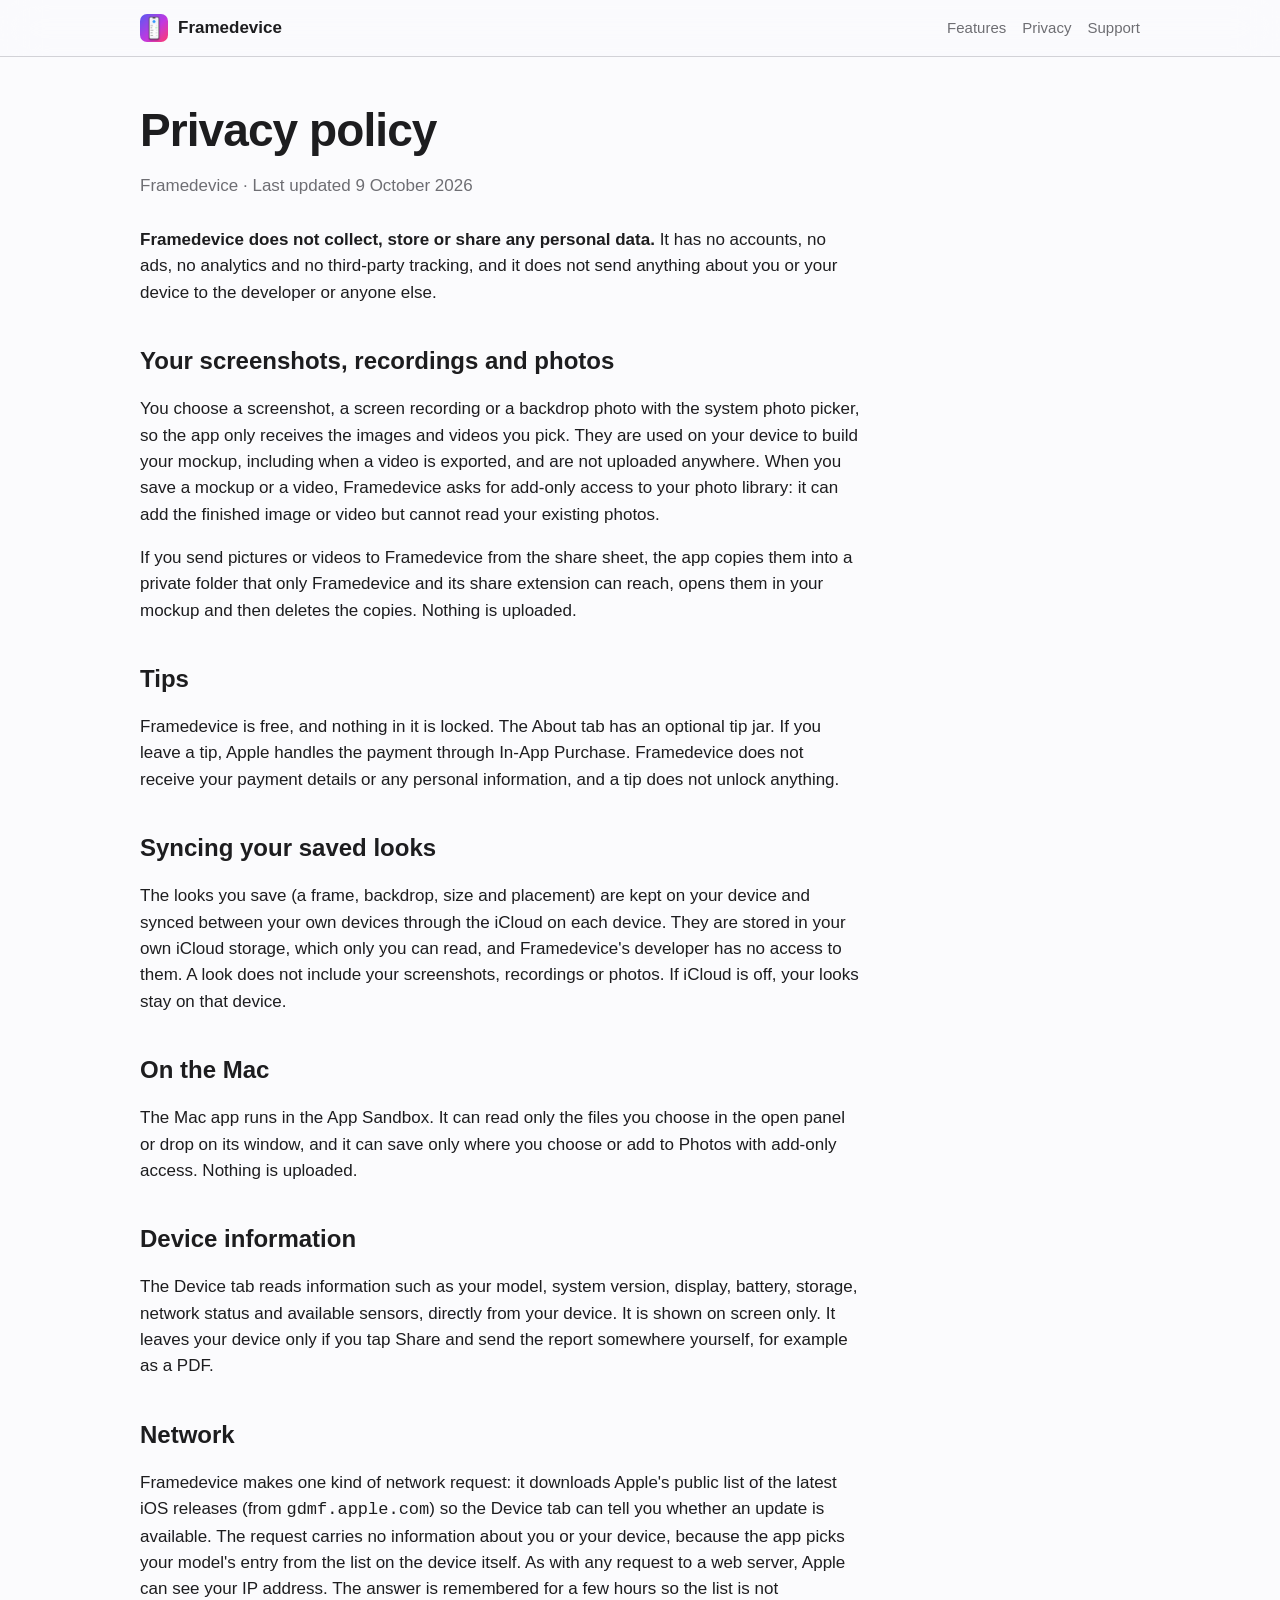
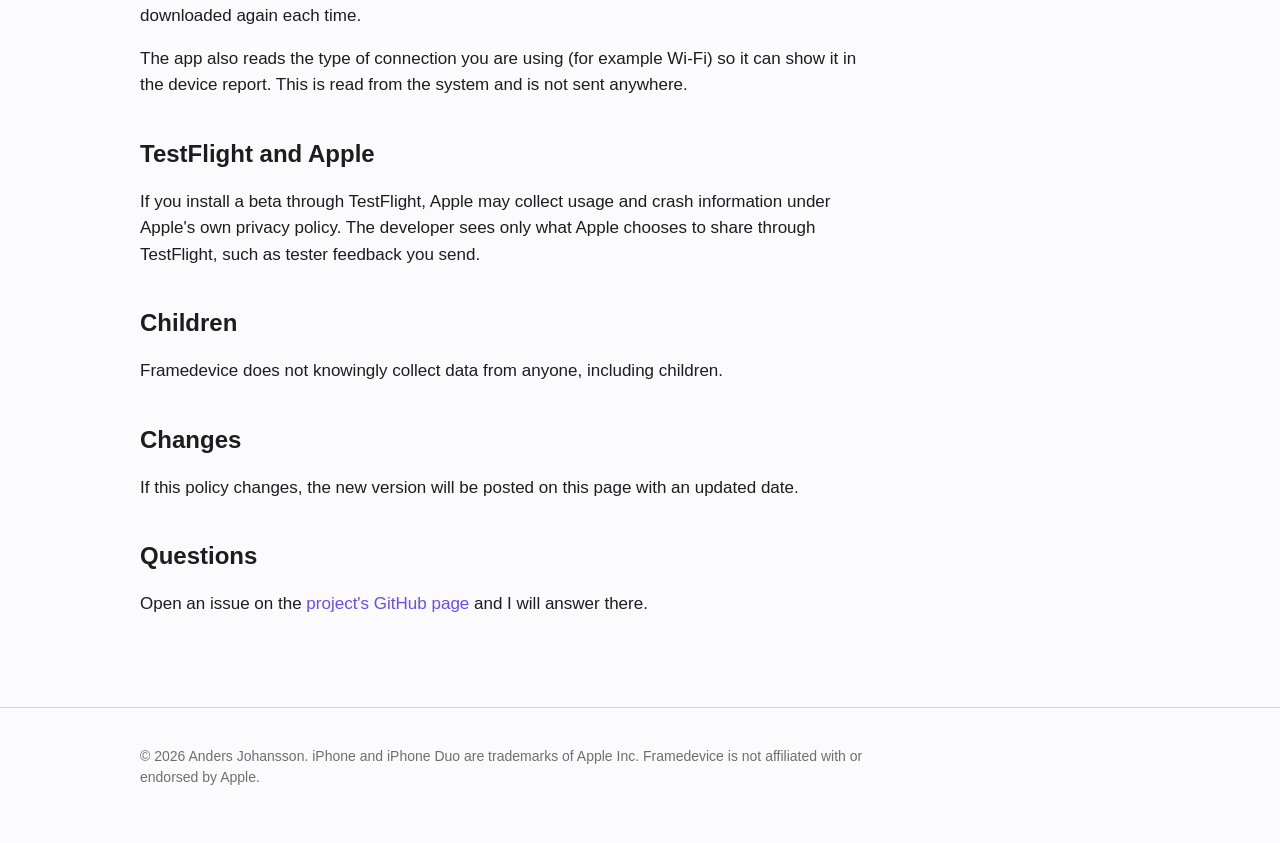
==== commit 7c07767a: "Site: iCloud wording without sign-in Co-Authored-By: Claude Sonnet 5.5 <noreply@anthropic.com>" ====
--- a/privacy.html
+++ b/privacy.html
@@ -33,7 +33,7 @@
     <p>Framedevice is free, and nothing in it is locked. The About tab has an optional tip jar. If you leave a tip, Apple handles the payment through In-App Purchase. Framedevice does not receive your payment details or any personal information, and a tip does not unlock anything.</p>
 
     <h2>Syncing your saved looks</h2>
-    <p>The looks you save (a frame, backdrop, size and placement) are kept on your device and synced between your own devices through iCloud, using the Apple ID you are already signed in with. They are stored in your iCloud account, which only you can read, and Framedevice's developer has no access to them. A look does not include your screenshots, recordings or photos. If you are not signed in to iCloud, your looks stay on that device.</p>
+    <p>The looks you save (a frame, backdrop, size and placement) are kept on your device and synced between your own devices through the iCloud on each device. They are stored in your own iCloud storage, which only you can read, and Framedevice's developer has no access to them. A look does not include your screenshots, recordings or photos. If iCloud is off, your looks stay on that device.</p>
 
     <h2>On the Mac</h2>
     <p>The Mac app runs in the App Sandbox. It can read only the files you choose in the open panel or drop on its window, and it can save only where you choose or add to Photos with add-only access. Nothing is uploaded.</p>
